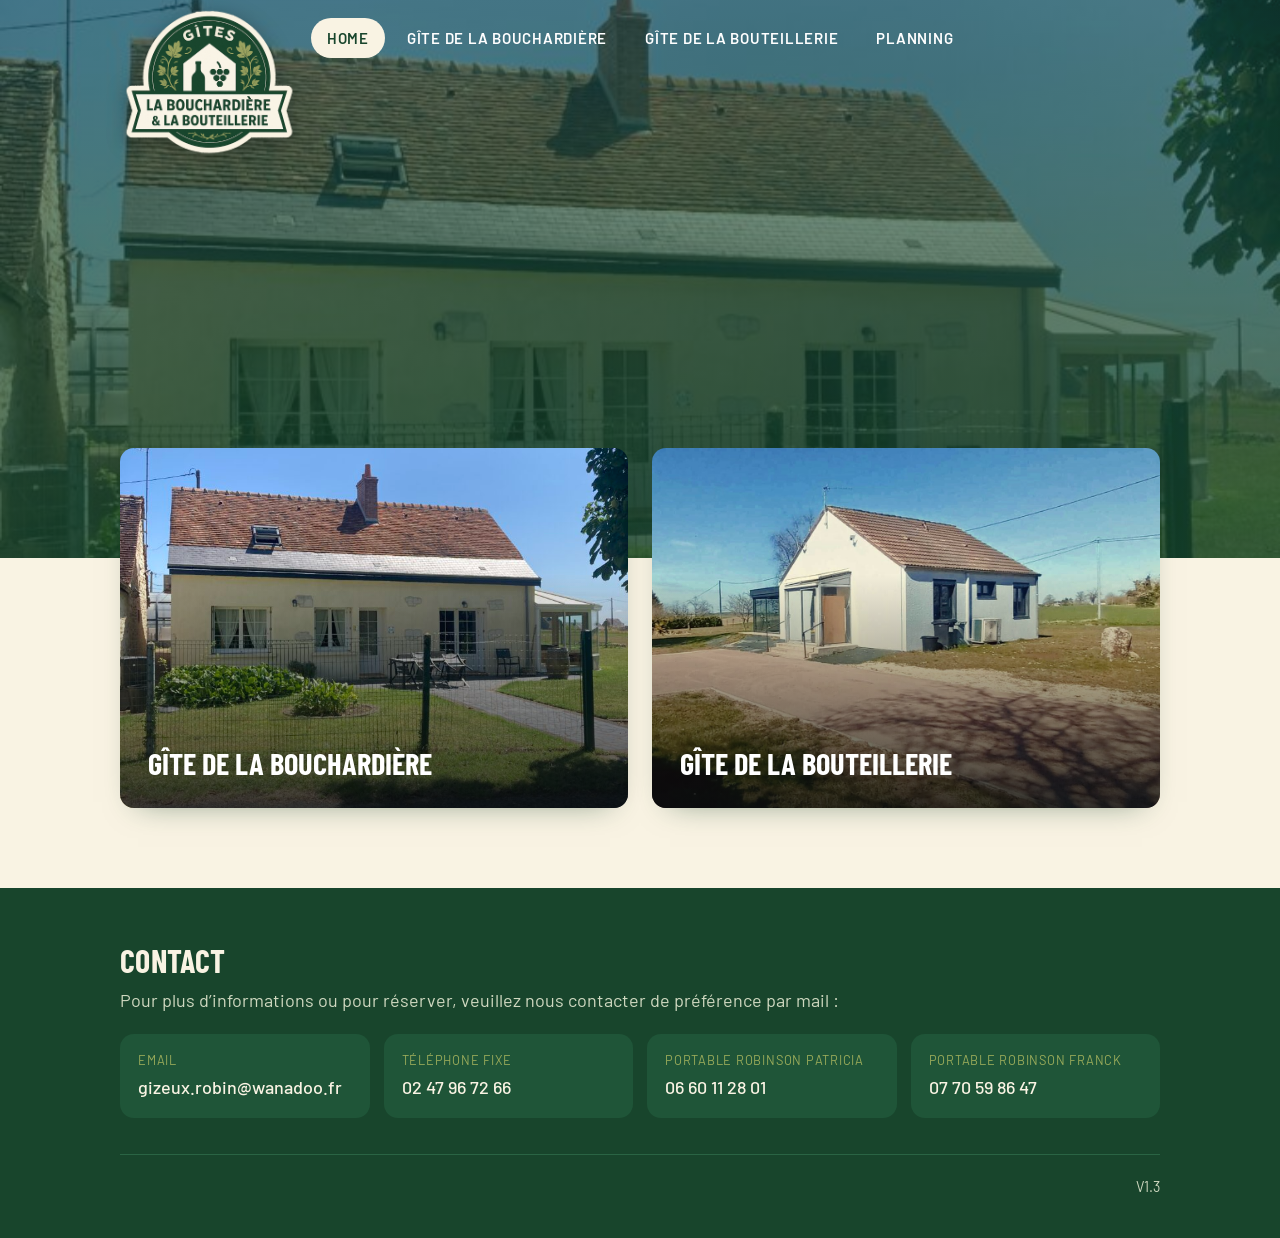
==== index.html @ 1754db40 "Planning: photo de rappel au-dessus de chaque planning (V1.3) Co-Authored-By: Claude Sonnet 5.5 <nor" ====
<!DOCTYPE html>
<html lang="fr"><head><meta charset="utf-8"><meta name="viewport" content="width=device-width,initial-scale=1">
<title>Gîte Robinson – Un gîte pour des vacances</title><meta name="description" content="Gîte Robinson – Un gîte pour des vacances">
<link rel="preconnect" href="https://fonts.googleapis.com"><link rel="preconnect" href="https://fonts.gstatic.com" crossorigin>
<link href="https://fonts.googleapis.com/css2?family=Barlow+Condensed:wght@600;700&family=Barlow:wght@400;500;600&display=swap" rel="stylesheet">
<link rel="stylesheet" href="assets/style.css"></head><body class="home">
<nav class="nav" aria-label="Navigation principale"><div class="wrap"><a class="brand" href="index.html" aria-label="Accueil"><img src="assets/logo-contour.png" alt="Gîtes La Bouchardière &amp; La Bouteillerie"></a><button class="burger" type="button" aria-label="Menu" aria-expanded="false" aria-controls="menu"><span></span><span></span><span></span></button><div class="links" id="menu"><a href="index.html" aria-current="page">Home</a><a href="bouchardiere.html">Gîte de la Bouchardière</a><a href="bouteillerie.html">Gîte de la Bouteillerie</a><a href="planning.html">Planning</a></div></div></nav>

<header class="home-hero" role="img" aria-label="Gîte de la Bouchardière"></header>
<main class="wrap"><div class="cards">
<a class="card" href="bouchardiere.html" style="background-image:url(assets/bouchardiere.jpg)"><span>Gîte de la Bouchardière</span></a>
<a class="card" href="bouteillerie.html" style="background-image:url(assets/bouteillerie.jpg)"><span>Gîte de la Bouteillerie</span></a>
</div></main><footer><div class="wrap"><h3>Contact</h3>
<p>Pour plus d’informations ou pour réserver, veuillez nous contacter de préférence par mail :</p>
<ul class="contact">
<li><small>Email</small><a href="mailto:gizeux.robin@wanadoo.fr">gizeux.robin@wanadoo.fr</a></li>
<li><small>Téléphone fixe</small><a href="tel:0247967266">02 47 96 72 66</a></li>
<li><small>Portable Robinson Patricia</small><a href="tel:0660112801">06 60 11 28 01</a></li>
<li><small>Portable Robinson Franck</small><a href="tel:0770598647">07 70 59 86 47</a></li>
</ul>
<div class="legal"><span>V1.3</span></div></div></footer><script src="assets/main.js" defer></script></body></html>
---- assets/style.css ----
:root{--bg:#f9f3e3;--surface:#fffaf0;--ink:#18452c;--muted:#4f6b57;--accent:#18452c;--accent-ink:#f9f3e3;--olive:#9aab5a;--line:#e2d9bd;--radius:14px;--shadow:0 12px 30px -18px rgba(24,69,44,.55)}
*{box-sizing:border-box}
html{scroll-behavior:smooth}
body{margin:0;background:var(--bg);color:var(--ink);font:18px/1.6 'Barlow',system-ui,sans-serif;-webkit-font-smoothing:antialiased}
h1,h2,h3{font-family:'Barlow Condensed','Barlow',sans-serif;font-weight:700;text-transform:uppercase;line-height:1.05;letter-spacing:.01em;margin:0}
a{color:inherit}
.wrap{max-width:1080px;margin:0 auto;padding:0 20px}
/* nav */
.nav{position:sticky;top:0;z-index:10;background:color-mix(in srgb,var(--bg) 82%,transparent);backdrop-filter:blur(14px);border-bottom:1px solid var(--line)}
.nav .wrap{display:flex;gap:6px;align-items:center;justify-content:center;flex-wrap:wrap;padding-top:10px;padding-bottom:10px}
.nav a{text-decoration:none;font-size:15px;font-weight:600;text-transform:uppercase;letter-spacing:.05em;padding:8px 16px;border-radius:999px;color:var(--muted);transition:.2s}
.nav a:hover{color:var(--ink);background:var(--line)}
.nav a[aria-current=page]{background:var(--accent);color:var(--accent-ink)}
/* hero */
.hero{position:relative;min-height:62vh;display:grid;place-items:center;text-align:center;color:#fff;background:#3a4650 center/cover;isolation:isolate}
.hero::before{content:"";position:absolute;inset:0;background:linear-gradient(180deg,rgba(20,26,30,.35),rgba(20,26,30,.65));z-index:-1}
.hero h1{font-size:clamp(2.2rem,6vw,4.2rem);max-width:16ch;margin:0 auto;padding:0 20px;text-wrap:balance}
.hero hr{width:64px;border:0;border-top:2px solid rgba(255,255,255,.7);margin:24px auto 0}
/* page title */
.title{padding:64px 0 8px}
.title h1{font-size:clamp(2.4rem,6vw,4rem)}
.title hr{width:56px;border:0;border-top:4px solid var(--olive);margin:20px 0 0;border-radius:2px}
/* gite card */
.gite{display:grid;grid-template-columns:1fr 1fr;gap:48px;align-items:center;margin:40px 0}
.gite.rev .photo{order:2}
.photo img{width:100%;display:block;border-radius:var(--radius);box-shadow:var(--shadow);aspect-ratio:4/3;object-fit:cover}
.gite.tall .photo img{aspect-ratio:3/4;max-height:620px}
.text p{margin:0 0 14px}
.text p.lead{font-size:1.1rem}
.text p.note{color:var(--muted);font-size:.92rem;margin-top:20px}
.features{list-style:none;padding:0;margin:20px 0}
.features li{padding:11px 0 11px 30px;border-bottom:1px solid var(--line);position:relative}
.features li::before{content:"";position:absolute;left:2px;top:17px;width:14px;height:14px;border-radius:0 80% 0 80%;background:var(--olive)}
.actions{display:flex;flex-wrap:wrap;gap:12px;justify-content:center;margin:12px 0 80px}
.btn{display:inline-block;text-decoration:none;font-weight:700;text-transform:uppercase;letter-spacing:.05em;font-size:16px;padding:13px 26px;border-radius:999px;border:1.5px solid var(--accent);color:var(--accent);transition:.2s}
.btn:hover{transform:translateY(-2px)}
.btn.primary,.btn:hover{background:var(--accent);color:var(--accent-ink)}
/* home cards */
.cards{display:grid;grid-template-columns:repeat(auto-fit,minmax(280px,1fr));gap:24px;margin:56px 0 80px}
.card{position:relative;display:flex;align-items:flex-end;min-height:360px;border-radius:var(--radius);overflow:hidden;text-decoration:none;color:#fff;background:center/cover;box-shadow:var(--shadow);transition:transform .3s}
.card:hover{transform:translateY(-4px)}
.card::before{content:"";position:absolute;inset:0;background:linear-gradient(180deg,transparent 35%,rgba(10,14,16,.8))}
.card span{position:relative;padding:28px;font:700 1.9rem/1.1 'Barlow Condensed',sans-serif;text-transform:uppercase}
/* planning */
.plan{background:var(--surface);border:1px solid var(--line);border-radius:var(--radius);padding:20px;margin:24px 0;box-shadow:var(--shadow);overflow-x:auto}
.plan iframe{display:block;border:0;max-width:100%;margin:0 auto;border-radius:8px;background:#fff}
.plan+.plan{margin-top:-4px}
h2.sec{font-size:2rem;margin:48px 0 8px}
.linkcards{display:grid;grid-template-columns:repeat(auto-fit,minmax(260px,1fr));gap:16px;margin:40px 0 80px}
.linkcards .btn{text-align:center;padding:22px}
/* footer */
footer{background:var(--ink);color:var(--bg);border:0;padding:56px 0 40px}
footer h3{font-size:2rem;margin-bottom:8px}
footer p{color:#cfd8c0;margin:0 0 20px}
.contact{display:grid;grid-template-columns:repeat(auto-fit,minmax(220px,1fr));gap:14px;list-style:none;padding:0;margin:0}
.contact li{background:#1f5538;border:0;border-radius:14px;padding:16px 18px}
.contact small{display:block;color:var(--olive);font-size:.8rem;text-transform:uppercase;letter-spacing:.06em;margin-bottom:2px}
.contact a{text-decoration:none;font-weight:500;word-break:break-word}
.contact a:hover{color:var(--olive);text-decoration:underline}
@media(max-width:780px){.gite{grid-template-columns:1fr;gap:24px}.gite.rev .photo{order:0}.title{padding-top:40px}.hero{min-height:52vh}}
@media(prefers-reduced-motion:reduce){*{transition:none!important}html{scroll-behavior:auto}}

.plan{background:#fff}

/* accueil : photo plein écran + logo contouré */
.home-hero{position:relative;min-height:82vh;display:grid;place-items:center end;padding:110px max(20px,calc((100% - 1040px)/2)) 150px;background:linear-gradient(rgba(24,69,44,.55),rgba(24,69,44,.78)),url(bouchardiere.jpg) center 40%/cover}
.home-hero img{width:min(560px,92%);height:auto;display:block;filter:drop-shadow(0 24px 30px rgba(0,0,0,.45))}
.home .nav{position:absolute;left:0;right:0;background:transparent;border:0;backdrop-filter:none}
.home .nav a{color:#fff}.home .nav a:hover{background:rgba(255,255,255,.18);color:#fff}
.home .nav a[aria-current=page]{background:var(--bg);color:var(--ink)}
.home .cards{margin-top:-110px;position:relative;z-index:2}
@media(max-width:780px){.home-hero{place-items:center;padding-top:130px;min-height:70vh}}

.video{aspect-ratio:16/9;max-width:900px;margin:0 auto 80px;border-radius:var(--radius);overflow:hidden;box-shadow:var(--shadow);background:#000}
.video iframe{width:100%;height:100%;border:0;display:block}

/* ---------- Animations ---------- */
@keyframes rise{from{opacity:0;transform:translateY(24px)}to{opacity:1;transform:none}}
@keyframes pop{from{opacity:0;transform:scale(.88) rotate(-2deg)}to{opacity:1;transform:none}}
@keyframes drift{from{transform:scale(1.08)}to{transform:scale(1)}}
@keyframes bob{0%,100%{transform:translateY(0)}50%{transform:translateY(-6px)}}
.nav{animation:rise .6s both}
.home-hero img{animation:pop .9s cubic-bezier(.2,.8,.2,1) .15s both}
.home-hero{animation:drift 2.4s ease-out both}
.home-hero img{will-change:transform}
.js .rv{opacity:0;transform:translateY(28px);transition:opacity .7s ease,transform .7s cubic-bezier(.2,.8,.2,1)}
.js .rv.in{opacity:1;transform:none}
.js .card.rv{transition:opacity .7s ease,transform .7s cubic-bezier(.2,.8,.2,1),box-shadow .3s}
.js .card.rv.in:hover{transform:translateY(-6px)}
.card{background-size:cover;background-repeat:no-repeat;transition:transform .3s}
.card span{transition:transform .3s}.card:hover span{transform:translateX(6px)}
.photo img{transition:transform .6s}.photo:hover img{transform:scale(1.02)}
.btn{transition:transform .2s,background .2s,color .2s,box-shadow .2s}
.btn:hover{box-shadow:0 10px 20px -10px rgba(24,69,44,.6)}
.btn:active{transform:translateY(0) scale(.98)}
.nav a{position:relative}
.features li{transition:padding-left .25s}.features li:hover{padding-left:36px}
.title hr{transform-origin:left;animation:grow .8s .3s both}
@keyframes grow{from{transform:scaleX(0)}to{transform:none}}
.contact li{transition:transform .25s,background .25s}.contact li:hover{transform:translateY(-3px);background:#2a6444}
@media(prefers-reduced-motion:reduce){*,*::before,*::after{animation:none!important;transition:none!important}.js .rv{opacity:1;transform:none}}

/* ---------- Version ---------- */
.legal{margin-top:36px;padding-top:20px;border-top:1px solid #2a6444;text-align:right;font-size:.9rem;color:#cfd8c0}

/* ---------- Transitions entre les pages ---------- */
@view-transition{navigation:auto}
@keyframes page-out{to{opacity:0;transform:translateX(-40px)}}
@keyframes page-in{from{opacity:0;transform:translateX(40px)}}
::view-transition-old(root){animation:.28s ease-in both page-out}
::view-transition-new(root){animation:.4s ease-out .05s both page-in}
.nav{view-transition-name:nav}
::view-transition-group(nav){animation-duration:.3s}
::view-transition-old(nav),::view-transition-new(nav){animation:none;mix-blend-mode:normal}
@media(prefers-reduced-motion:reduce){::view-transition-group(*),::view-transition-old(*),::view-transition-new(*){animation:none!important}}

/* ---------- Logo en haut à gauche (grand en haut de page, réduit au défilement) ---------- */
.nav .wrap{position:relative;min-height:76px}
.nav .brand{position:absolute;left:20px;top:8px;padding:0!important;background:none!important;line-height:0;z-index:2;transition:transform .3s}
.nav .brand:hover{transform:scale(1.04)}
.nav .brand img{height:150px;width:auto;display:block;filter:drop-shadow(0 4px 10px rgba(0,0,0,.3));transition:height .35s cubic-bezier(.2,.8,.2,1)}
.nav.scrolled .brand img{height:60px}
.title{padding-top:120px}
.home-hero{min-height:62vh;padding:0}
.links{display:contents}
.burger{display:none}
html{-webkit-text-size-adjust:100%}
a,button{-webkit-tap-highlight-color:transparent}
@media(max-width:900px){
  /* barre compacte : logo à gauche, bouton menu à droite */
  .nav .wrap{flex-direction:row;justify-content:space-between;align-items:center;min-height:64px;padding:6px 16px;gap:0}
  .nav .brand{position:static;margin:0}
  .nav .brand img{height:52px}
  .nav.scrolled .brand img{height:40px}
  .burger{display:flex;flex-direction:column;justify-content:center;align-items:center;gap:5px;width:48px;height:48px;padding:0;border:0;background:none;cursor:pointer;border-radius:12px}
  .burger span{display:block;width:26px;height:2.5px;background:var(--ink);border-radius:2px;transition:transform .25s,opacity .2s}
  .nav.open .burger span:nth-child(1){transform:translateY(7.5px) rotate(45deg)}
  .nav.open .burger span:nth-child(2){opacity:0}
  .nav.open .burger span:nth-child(3){transform:translateY(-7.5px) rotate(-45deg)}
  .links{display:none;position:absolute;left:0;right:0;top:100%;flex-direction:column;gap:4px;padding:8px 16px 16px;background:var(--bg);border-bottom:1px solid var(--line);box-shadow:0 24px 30px -22px rgba(24,69,44,.6)}
  .nav.open .links{display:flex;animation:rise .25s both}
  .links a{display:block;padding:14px 16px;font-size:17px;border-radius:12px;color:var(--ink)}
  /* accueil : même barre que les autres pages */
  .home .nav{position:sticky;background:color-mix(in srgb,var(--bg) 88%,transparent);backdrop-filter:blur(14px);border-bottom:1px solid var(--line)}
  .home .nav .links a{color:var(--ink)}
  .home .nav .links a:hover{background:var(--line);color:var(--ink)}
  .home .nav .links a[aria-current=page]{background:var(--accent);color:var(--accent-ink)}
  .home-hero{min-height:240px}
  .home .cards{margin-top:-40px;gap:18px}
  .title{padding-top:32px}
  .title h1{font-size:2.3rem}
  .card{min-height:260px}
  .gite{margin:24px 0;gap:20px}
  .gite+.gite{margin-top:44px}
  .actions{flex-direction:column;align-items:stretch;gap:10px;margin-bottom:56px}
  .actions .btn{text-align:center;padding:15px 20px}
  .actions.left{margin-bottom:0}
  .features li{padding-top:13px;padding-bottom:13px}
  .features li:hover{padding-left:30px}
  .plan{padding:12px;-webkit-overflow-scrolling:touch}
  .contact li{padding:16px}
  .video{margin-bottom:48px;border-radius:12px}
  footer{padding:40px 0 32px}
  .legal{margin-top:28px}
}
@supports(padding:max(0px)){@media(max-width:900px){.nav .wrap{padding-left:max(16px,env(safe-area-inset-left));padding-right:max(16px,env(safe-area-inset-right))}}}
@media(prefers-reduced-motion:reduce){.nav .brand img{transition:none}}

/* Bouteillerie : maison / studio */
.text h2.sec{margin:0 0 14px;font-size:2.2rem}
.gite+.gite{margin-top:72px}
.actions.left{justify-content:flex-start;margin:8px 0 0}
h2.sec{scroll-margin-top:110px}

/* ---------- Plannings : photo de rappel ---------- */
.plancards{display:grid;grid-template-columns:repeat(auto-fit,minmax(260px,1fr));gap:24px;margin:40px 0 80px}
.pcard{display:block;text-decoration:none;color:var(--ink);background:var(--surface);border:1px solid var(--line);border-radius:var(--radius);overflow:hidden;box-shadow:var(--shadow);transition:transform .3s,box-shadow .3s}
.pcard:hover{transform:translateY(-4px)}
.pcard img{width:100%;aspect-ratio:16/10;object-fit:cover;display:block}
.pcard span{display:block;padding:16px 18px 18px;font:700 1.25rem/1.15 'Barlow Condensed',sans-serif;text-transform:uppercase;letter-spacing:.02em}
.plan-head{display:flex;align-items:center;gap:16px;margin:40px 0 8px;scroll-margin-top:110px}
.plan-head img{width:104px;height:72px;object-fit:cover;border-radius:12px;box-shadow:var(--shadow);flex:none}
.plan-head h2.sec{margin:0}
@media(max-width:900px){.plancards{margin:28px 0 56px;gap:18px}.plan-head{margin-top:28px;gap:12px}.plan-head img{width:84px;height:58px}}
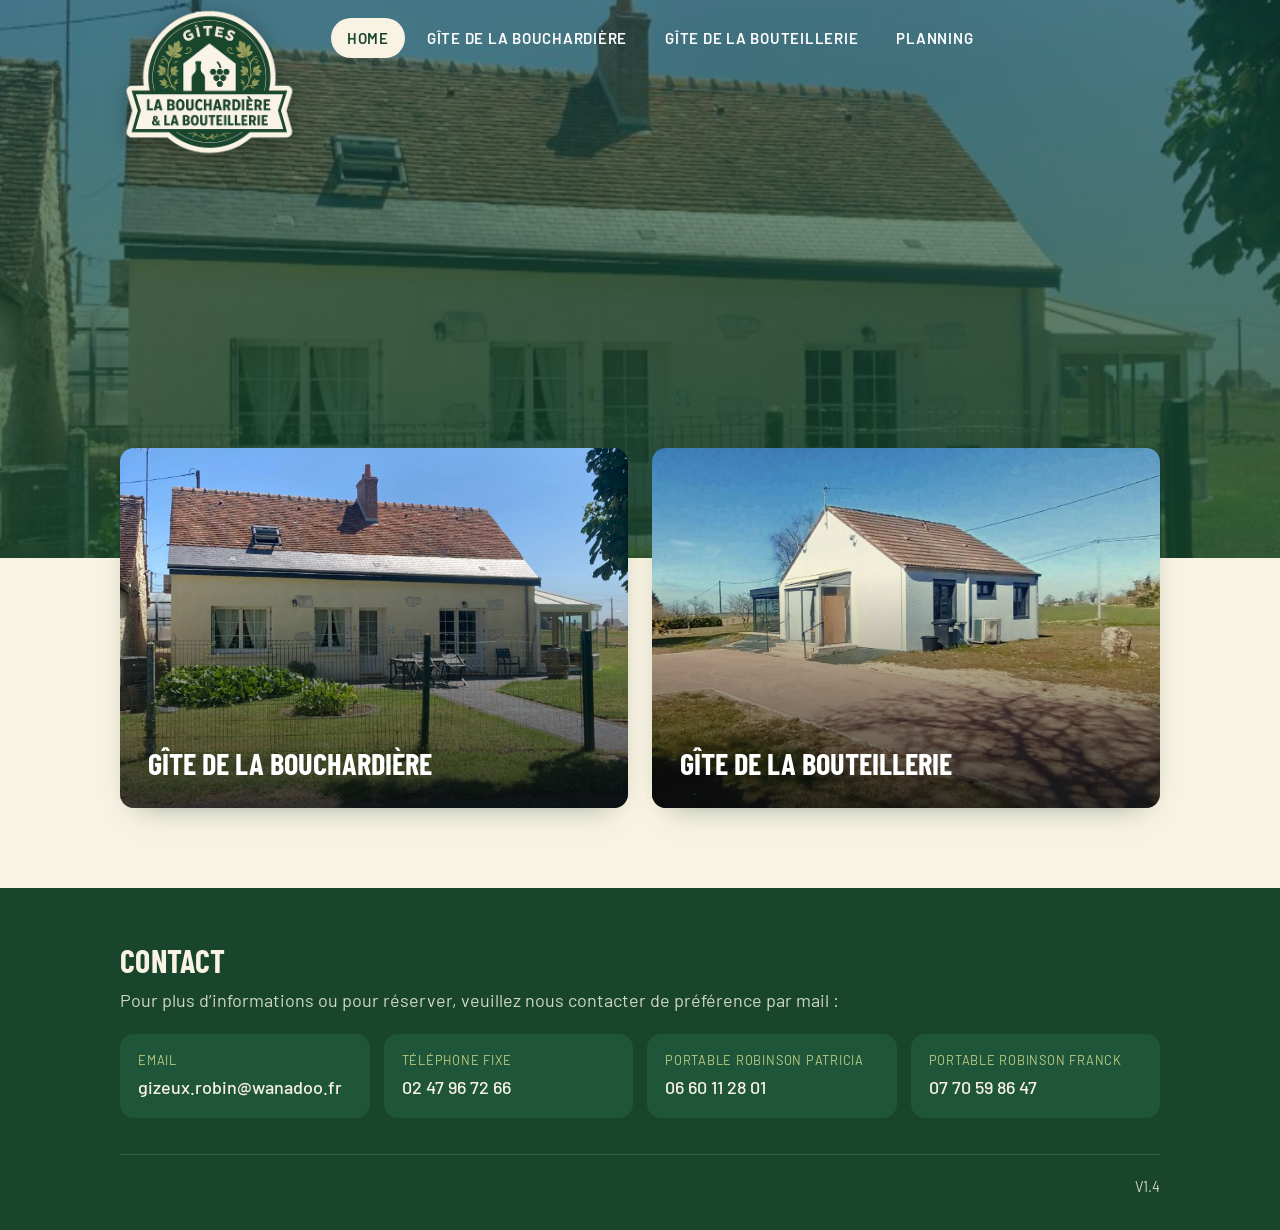
==== commit a016ae74: "Corrige les bugs d'interface (V1.4): débordement accueil, chevauchement logo/menu, menu accueil au d" ====
--- a/index.html
+++ b/index.html
@@ -18,4 +18,4 @@
 <li><small>Portable Robinson Patricia</small><a href="tel:0660112801">06 60 11 28 01</a></li>
 <li><small>Portable Robinson Franck</small><a href="tel:0770598647">07 70 59 86 47</a></li>
 </ul>
-<div class="legal"><span>V1.3</span></div></div></footer><script src="assets/main.js" defer></script></body></html>+<div class="legal"><span>V1.4</span></div></div></footer><script src="assets/main.js" defer></script></body></html>
--- a/assets/style.css
+++ b/assets/style.css
@@ -123,10 +123,12 @@
 .title{padding-top:120px}
 .home-hero{min-height:62vh;padding:0}
 .links{display:contents}
+.links a:first-child{margin-left:40px}
 .burger{display:none}
 html{-webkit-text-size-adjust:100%}
+html,body{overflow-x:clip}
 a,button{-webkit-tap-highlight-color:transparent}
-@media(max-width:900px){
+@media(max-width:1100px){
   /* barre compacte : logo à gauche, bouton menu à droite */
   .nav .wrap{flex-direction:row;justify-content:space-between;align-items:center;min-height:64px;padding:6px 16px;gap:0}
   .nav .brand{position:static;margin:0}
@@ -139,12 +141,15 @@
   .nav.open .burger span:nth-child(3){transform:translateY(-7.5px) rotate(-45deg)}
   .links{display:none;position:absolute;left:0;right:0;top:100%;flex-direction:column;gap:4px;padding:8px 16px 16px;background:var(--bg);border-bottom:1px solid var(--line);box-shadow:0 24px 30px -22px rgba(24,69,44,.6)}
   .nav.open .links{display:flex;animation:rise .25s both}
-  .links a{display:block;padding:14px 16px;font-size:17px;border-radius:12px;color:var(--ink)}
+  .links a,.links a:first-child{display:block;margin-left:0;padding:14px 16px;font-size:17px;border-radius:12px;color:var(--ink)}
   /* accueil : même barre que les autres pages */
   .home .nav{position:sticky;background:color-mix(in srgb,var(--bg) 88%,transparent);backdrop-filter:blur(14px);border-bottom:1px solid var(--line)}
   .home .nav .links a{color:var(--ink)}
   .home .nav .links a:hover{background:var(--line);color:var(--ink)}
   .home .nav .links a[aria-current=page]{background:var(--accent);color:var(--accent-ink)}
+  .title{padding-top:40px}
+}
+@media(max-width:900px){
   .home-hero{min-height:240px}
   .home .cards{margin-top:-40px;gap:18px}
   .title{padding-top:32px}
@@ -162,8 +167,9 @@
   .video{margin-bottom:48px;border-radius:12px}
   footer{padding:40px 0 32px}
   .legal{margin-top:28px}
+
 }
-@supports(padding:max(0px)){@media(max-width:900px){.nav .wrap{padding-left:max(16px,env(safe-area-inset-left));padding-right:max(16px,env(safe-area-inset-right))}}}
+@supports(padding:max(0px)){@media(max-width:1100px){.nav .wrap{padding-left:max(16px,env(safe-area-inset-left));padding-right:max(16px,env(safe-area-inset-right))}}}
 @media(prefers-reduced-motion:reduce){.nav .brand img{transition:none}}
 
 /* Bouteillerie : maison / studio */
@@ -182,3 +188,22 @@
 .plan-head img{width:104px;height:72px;object-fit:cover;border-radius:12px;box-shadow:var(--shadow);flex:none}
 .plan-head h2.sec{margin:0}
 @media(max-width:900px){.plancards{margin:28px 0 56px;gap:18px}.plan-head{margin-top:28px;gap:12px}.plan-head img{width:84px;height:58px}}
+
+/* ---------- Correctifs d'interface ---------- */
+/* Accueil (ordinateur) : le menu reste accessible au défilement */
+@media(min-width:1101px){
+  .home .nav{position:fixed;transition:background .3s,border-color .3s}
+  .home .nav.scrolled{background:color-mix(in srgb,var(--bg) 88%,transparent);backdrop-filter:blur(14px);border-bottom:1px solid var(--line)}
+  .home .nav.scrolled .links a{color:var(--muted)}
+  .home .nav.scrolled .links a:hover{background:var(--line);color:var(--ink)}
+  .home .nav.scrolled .links a[aria-current=page]{background:var(--accent);color:var(--accent-ink)}
+}
+/* Repère de focus visible au clavier */
+a:focus-visible,button:focus-visible{outline:3px solid var(--olive);outline-offset:3px}
+.nav a:focus-visible,.burger:focus-visible{outline-color:var(--accent)}
+footer a:focus-visible{outline-color:var(--olive)}
+/* Contraste des libellés du pied de page */
+.contact small{color:#bccd84}
+/* Encoche / barre d'accueil des téléphones */
+footer{padding-bottom:max(32px,env(safe-area-inset-bottom))}
+@media(max-width:1100px){html.menu-open body::after{content:"";position:fixed;inset:0;z-index:5;background:rgba(24,69,44,.28)}}
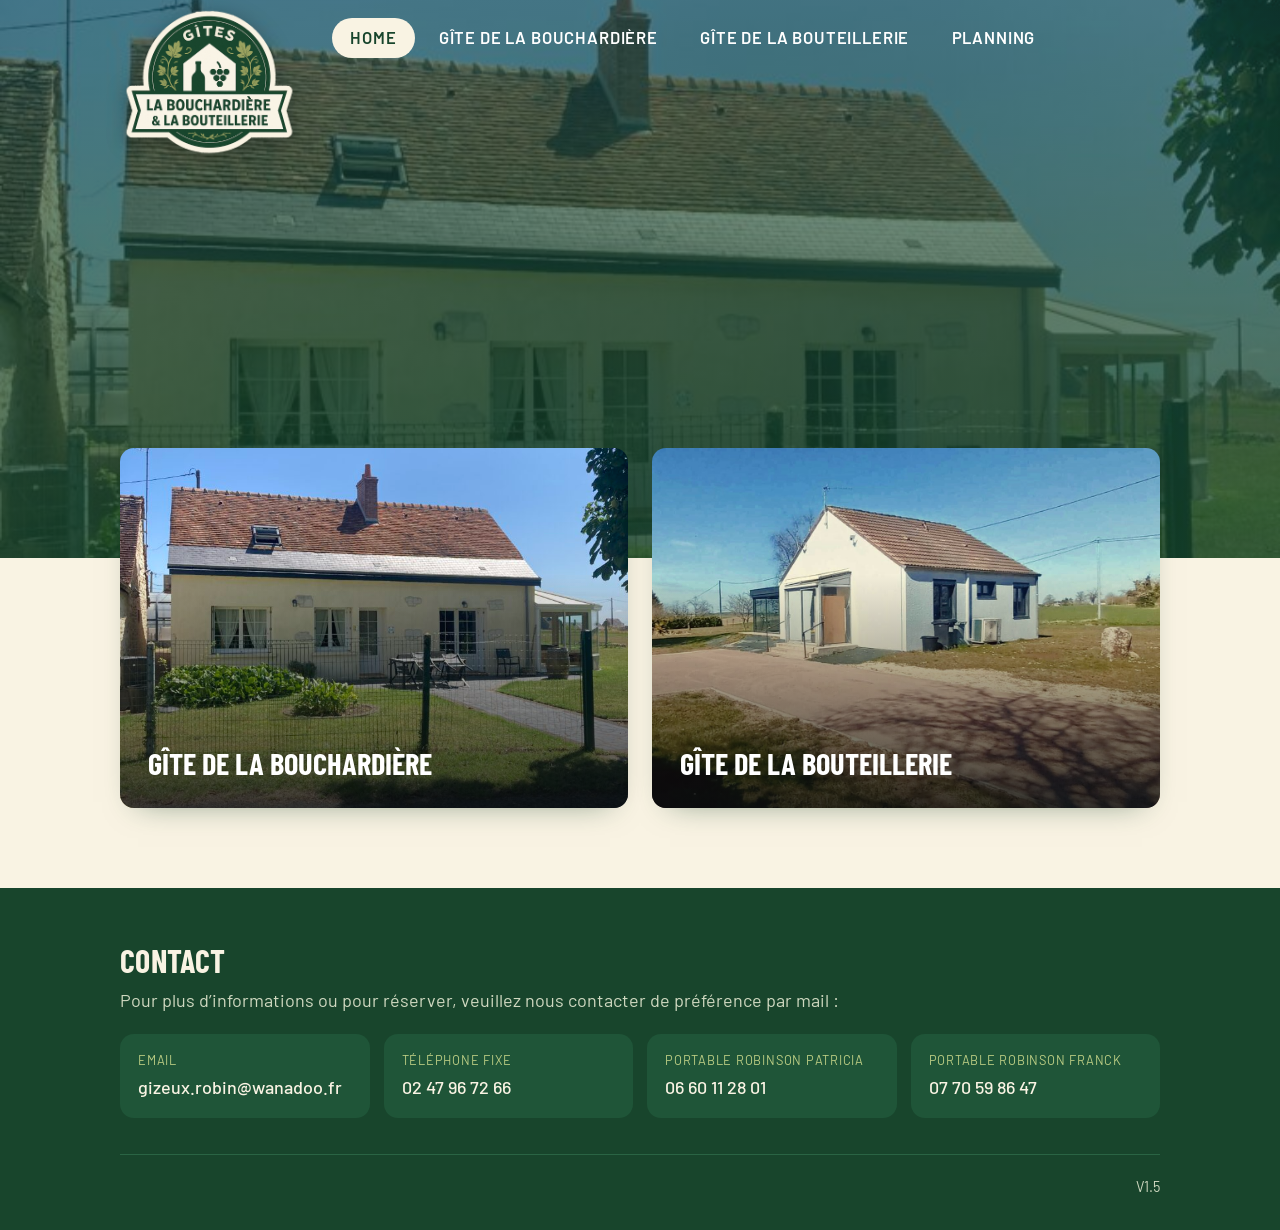
==== commit ddcc4945: "Menu fluide: police et boutons grandissent avec la largeur d'écran, hauteur du bandeau inchangée (V1" ====
--- a/index.html
+++ b/index.html
@@ -18,4 +18,4 @@
 <li><small>Portable Robinson Patricia</small><a href="tel:0660112801">06 60 11 28 01</a></li>
 <li><small>Portable Robinson Franck</small><a href="tel:0770598647">07 70 59 86 47</a></li>
 </ul>
-<div class="legal"><span>V1.4</span></div></div></footer><script src="assets/main.js" defer></script></body></html>+<div class="legal"><span>V1.5</span></div></div></footer><script src="assets/main.js" defer></script></body></html>
--- a/assets/style.css
+++ b/assets/style.css
@@ -207,3 +207,17 @@
 /* Encoche / barre d'accueil des téléphones */
 footer{padding-bottom:max(32px,env(safe-area-inset-bottom))}
 @media(max-width:1100px){html.menu-open body::after{content:"";position:fixed;inset:0;z-index:5;background:rgba(24,69,44,.28)}}
+
+/* ---------- Menu fluide (ordinateur) : la police et les boutons grandissent avec la largeur ---------- */
+@media(min-width:1101px){
+  /* hauteur du bandeau verrouillée : 76 px quelle que soit la taille des boutons */
+  .nav .wrap{height:76px;min-height:76px;padding-top:0;padding-bottom:0;flex-wrap:nowrap;justify-content:flex-start;box-sizing:border-box;
+    max-width:clamp(1080px,calc(1080px + (100vw - 1280px) * .5),1500px)}
+  /* le logo reste aligné sur la colonne de contenu */
+  .nav .brand{left:calc((100% - 1080px) / 2 + 20px)}
+  .links a{font-size:clamp(15px,calc(15px + (100vw - 1100px) * .0085),22px);line-height:1.2;padding:.62em 1.1em;white-space:nowrap}
+  /* place réservée au logo (marge 20 + largeur 178 + respiration 34) */
+  .links a:first-child{margin-left:calc((100% - 1080px) / 2 + 232px)}
+}
+/* Tablette / téléphone : le menu déroulant grandit un peu aussi */
+@media(max-width:1100px){.links a,.links a:first-child{font-size:clamp(17px,1.6vw + 7px,22px)}}
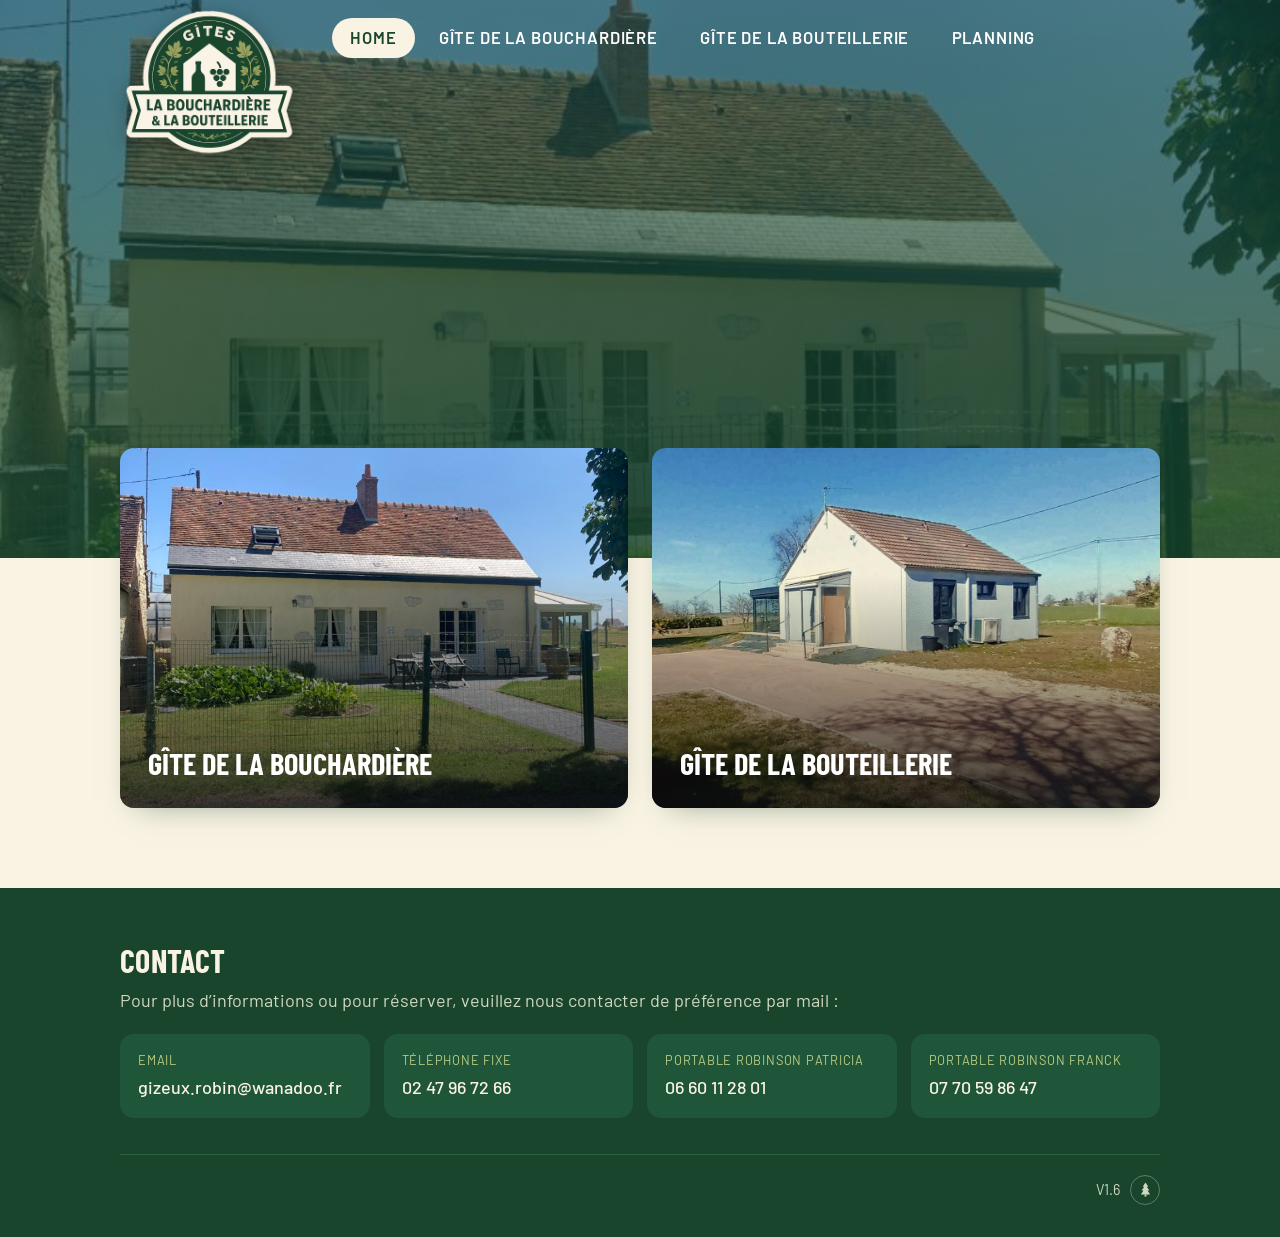
==== commit e5aa0795: "Thème de Noël activable à la main (bouton à côté du numéro de version), d'après la charte graphique " ====
--- a/index.html
+++ b/index.html
@@ -3,7 +3,7 @@
 <title>Gîte Robinson – Un gîte pour des vacances</title><meta name="description" content="Gîte Robinson – Un gîte pour des vacances">
 <link rel="preconnect" href="https://fonts.googleapis.com"><link rel="preconnect" href="https://fonts.gstatic.com" crossorigin>
 <link href="https://fonts.googleapis.com/css2?family=Barlow+Condensed:wght@600;700&family=Barlow:wght@400;500;600&display=swap" rel="stylesheet">
-<link rel="stylesheet" href="assets/style.css"></head><body class="home">
+<link rel="stylesheet" href="assets/style.css"><link rel="stylesheet" href="assets/noel.css"><script>try{if(localStorage.getItem("gite-theme")==="noel")document.documentElement.classList.add("noel")}catch(e){}</script></head><body class="home">
 <nav class="nav" aria-label="Navigation principale"><div class="wrap"><a class="brand" href="index.html" aria-label="Accueil"><img src="assets/logo-contour.png" alt="Gîtes La Bouchardière &amp; La Bouteillerie"></a><button class="burger" type="button" aria-label="Menu" aria-expanded="false" aria-controls="menu"><span></span><span></span><span></span></button><div class="links" id="menu"><a href="index.html" aria-current="page">Home</a><a href="bouchardiere.html">Gîte de la Bouchardière</a><a href="bouteillerie.html">Gîte de la Bouteillerie</a><a href="planning.html">Planning</a></div></div></nav>
 
 <header class="home-hero" role="img" aria-label="Gîte de la Bouchardière"></header>
@@ -18,4 +18,4 @@
 <li><small>Portable Robinson Patricia</small><a href="tel:0660112801">06 60 11 28 01</a></li>
 <li><small>Portable Robinson Franck</small><a href="tel:0770598647">07 70 59 86 47</a></li>
 </ul>
-<div class="legal"><span>V1.5</span></div></div></footer><script src="assets/main.js" defer></script></body></html>+<div class="legal"><span>V1.6</span><button class="noel-btn" type="button" aria-pressed="false" aria-label="Activer le thème de Noël" title="Activer le thème de Noël"><svg viewBox="0 0 24 24" fill="currentColor" aria-hidden="true"><path d="M12 2l4 6h-2.2l3.7 5.5h-2.6L18.5 19h-13l3.6-5.5H6.5L10.2 8H8z"/><rect x="10.6" y="19" width="2.8" height="3" rx=".5"/></svg></button></div></div></footer><script src="assets/main.js" defer></script><script src="assets/noel.js" defer></script></body></html>
--- a/assets/noel.css
+++ b/assets/noel.css
@@ -0,0 +1,130 @@
+/* =====================================================================
+   Thème de Noël — d'après la charte graphique « Thème Noël » (C02)
+   Actif uniquement quand <html> porte la classe .noel
+   Nuit (fonds) · sapin (surfaces) · rouge Noël (actions) · or (détails) · crème (texte)
+   ===================================================================== */
+
+/* ---------- Bouton d'activation (à côté du numéro de version) ---------- */
+.legal{display:flex;justify-content:flex-end;align-items:center;gap:10px}
+.noel-btn{display:inline-flex;align-items:center;justify-content:center;width:30px;height:30px;padding:0;border-radius:50%;
+  border:1px solid rgba(249,243,227,.32);background:transparent;color:#cfd8c0;cursor:pointer;transition:color .25s,border-color .25s,box-shadow .25s,background .25s}
+.noel-btn svg{width:17px;height:17px;display:block}
+.noel-btn:hover{color:#fff;border-color:rgba(249,243,227,.7)}
+.noel-btn[aria-pressed=true]{color:#ffd54f;border-color:rgba(255,213,79,.8);background:rgba(255,213,79,.12);box-shadow:0 0 12px rgba(255,213,79,.45)}
+
+/* ---------- Palette ---------- */
+html.noel{
+  --bg:#0a1b3d;--surface:rgba(20,66,48,.78);--ink:#fff8e1;--muted:rgba(255,248,225,.74);
+  --accent:#e53935;--accent-ink:#fff;--line:rgba(255,213,79,.24);--olive:#ffd54f;
+  --radius:18px;--shadow:0 8px 16px rgba(0,0,0,.45);
+  --or:#ffd54f;--rouge:#e53935;--nuit:#0a1b3d;--sapin:#0b3b2a;
+  background:#0a1b3d;color-scheme:dark;
+}
+html.noel body{background:transparent;color:var(--ink);font-family:'Inter',system-ui,sans-serif;font-size:16.5px;line-height:1.6;padding-top:34px}
+
+/* ---------- Fond du ciel : dégradé nuit → sarcelle → sapin, lueurs, étoiles fixes, lune ---------- */
+html.noel body::before{content:"";position:fixed;inset:0;z-index:-1;pointer-events:none;
+  background:
+   radial-gradient(circle at 86% 21%,#fffbe6 0 13px,rgba(255,251,230,.38) 14px,rgba(255,251,230,.1) 40px,transparent 78px),
+   radial-gradient(1.5px 1.5px at 12% 18%,#fff 98%,transparent),radial-gradient(1.2px 1.2px at 27% 9%,#fff 98%,transparent),
+   radial-gradient(1.8px 1.8px at 41% 26%,#fff 98%,transparent),radial-gradient(1.3px 1.3px at 58% 12%,#fff 98%,transparent),
+   radial-gradient(1.5px 1.5px at 69% 31%,#fff 98%,transparent),radial-gradient(1.2px 1.2px at 7% 39%,#fff 98%,transparent),
+   radial-gradient(1.6px 1.6px at 93% 44%,#fff 98%,transparent),radial-gradient(1.3px 1.3px at 49% 47%,#fff 98%,transparent),
+   radial-gradient(ellipse 60% 40% at 100% 0,rgba(229,57,53,.38),transparent 70%),
+   radial-gradient(ellipse 55% 45% at 0 40%,rgba(255,213,79,.12),transparent 70%),
+   linear-gradient(180deg,#0a1b3d 0%,#0b3144 48%,#0b3b2a 100%)}
+.noel-snow{position:fixed;inset:0;width:100vw;height:100vh;z-index:-1;pointer-events:none}
+.noel-sleigh{position:fixed;left:0;z-index:-1;pointer-events:none;filter:blur(1.3px);opacity:0;will-change:transform}
+
+/* ---------- Guirlande (en haut de page) ---------- */
+.noel-garland{position:absolute;top:0;left:0;right:0;height:34px;z-index:30;pointer-events:none;overflow:hidden}
+.noel-garland svg{position:absolute;inset:0}
+.noel-garland .b{position:absolute;width:7px;height:11px;margin-left:-3.5px;border-radius:50% 50% 45% 45%/60% 60% 40% 40%;background:var(--c);
+  box-shadow:0 0 5px 2px var(--c);animation:noel-tw 1.9s ease-in-out infinite}
+.noel-garland .b::before{content:"";position:absolute;left:1.5px;top:-3px;width:4px;height:3.5px;border-radius:1px;background:#2d5a3f}
+@keyframes noel-tw{0%,100%{opacity:1;box-shadow:0 0 5px 2px var(--c)}50%{opacity:.55;box-shadow:0 0 1px 0 var(--c)}}
+html.noel-still .noel-garland .b{animation:none;opacity:.9}
+
+/* ---------- Typographie : Playfair (titres) + Inter (texte) ---------- */
+html.noel h1,html.noel h2,html.noel h3{font-family:'Playfair Display',Georgia,serif;font-weight:600;text-transform:none;letter-spacing:-.5px;line-height:1.15}
+html.noel .title h1{color:#e53935;font-size:clamp(2.1rem,5vw,3.3rem)}
+html.noel .title hr{border-top-color:#ffd54f;width:64px;border-top-width:2px;opacity:.9}
+html.noel h2.sec,html.noel .text h2.sec{font-family:'Inter',sans-serif;font-weight:600;letter-spacing:0;color:#ffd54f;font-size:clamp(1.25rem,2vw,1.55rem)}
+html.noel .text p.lead{font-size:1.05rem}
+html.noel .text p.note{color:var(--muted)}
+html.noel footer h3{font-family:'Inter',sans-serif;font-weight:600;letter-spacing:0;color:#ffd54f;font-size:1.4rem}
+
+/* ---------- Barre de navigation : dégradé sapin, liseré or ---------- */
+html.noel .nav,html.noel body.home .nav.scrolled{background:linear-gradient(180deg,rgba(20,66,48,.78),rgba(10,38,28,.82));
+  border-bottom:1px solid rgba(255,213,79,.4);backdrop-filter:blur(14px)}
+html.noel .links a{color:var(--muted);font-family:'Inter',sans-serif;font-weight:600;text-transform:none;letter-spacing:.01em}
+html.noel .links a:hover{color:#fff;background:rgba(255,248,225,.12)}
+html.noel .nav a[aria-current=page],html.noel body.home .nav a[aria-current=page],html.noel body.home .nav.scrolled .links a[aria-current=page]{
+  color:#fff;background:linear-gradient(180deg,#ef5350,#b71c1c);box-shadow:inset 0 1px 0 rgba(255,255,255,.45),0 4px 12px rgba(198,40,40,.45)}
+html.noel .nav a:focus-visible,html.noel .burger:focus-visible,html.noel a:focus-visible,html.noel button:focus-visible{outline-color:#ffd54f}
+html.noel .burger span{background:#fff8e1}
+html.noel body.home .nav{background:transparent;border-bottom:0;backdrop-filter:none}
+html.noel body.home .links a{color:#fff8e1}
+html.noel body.home .nav.scrolled .links a{color:var(--muted)}
+/* le menu de l'accueil (fixe sur ordinateur) glisse sous la guirlande, puis remonte */
+@media(min-width:1101px){
+  html.noel body.home .nav{top:34px}
+  html.noel body.home .nav.scrolled{top:0}
+}
+@media(max-width:1100px){
+  html.noel body.home .nav{background:linear-gradient(180deg,rgba(20,66,48,.9),rgba(10,38,28,.92));border-bottom:1px solid rgba(255,213,79,.4)}
+  html.noel .links{background:#0a2a22;border-bottom:1px solid rgba(255,213,79,.4);box-shadow:0 24px 30px -22px rgba(0,0,0,.7)}
+  html.noel .links a,html.noel body.home .links a{color:#fff8e1}
+  html.noel .nav .brand{position:relative;left:0;top:0}
+}
+/* logo : bonnet de Père Noël */
+html.noel .nav .brand::after{content:"";position:absolute;top:-7%;right:-8%;width:46%;aspect-ratio:1;background:url(noel/hat.svg) center/contain no-repeat;transform:rotate(7deg);pointer-events:none;filter:drop-shadow(0 2px 3px rgba(0,0,0,.35))}
+
+/* ---------- Accueil ---------- */
+html.noel .home-hero{background:linear-gradient(rgba(10,27,61,.5),rgba(11,59,42,.82)),url(bouchardiere.jpg) center 40%/cover}
+html.noel .card{box-shadow:inset 0 0 0 1.5px rgba(255,213,79,.55),0 8px 16px rgba(0,0,0,.45)}
+html.noel .card::before{background:linear-gradient(180deg,transparent 35%,rgba(10,27,61,.88))}
+html.noel .card span{font:600 clamp(1.4rem,2.2vw,1.8rem)/1.15 'Playfair Display',Georgia,serif;text-transform:none;letter-spacing:-.4px;color:#fff8e1}
+
+/* ---------- Pages gîtes ---------- */
+html.noel .photo img{box-shadow:inset 0 0 0 1.5px rgba(255,213,79,.55),0 8px 16px rgba(0,0,0,.45);outline:1.5px solid rgba(255,213,79,.55);outline-offset:-1.5px}
+html.noel .features li{border-bottom-color:rgba(255,213,79,.22)}
+html.noel .features li::before{background:#ffd54f;border-radius:50%;width:8px;height:8px;top:20px;left:5px;box-shadow:0 0 8px rgba(255,213,79,.6)}
+html.noel .video{box-shadow:0 0 0 1.5px rgba(255,213,79,.55),0 8px 16px rgba(0,0,0,.45)}
+
+/* ---------- Boutons : rouge Noël = actions ---------- */
+html.noel .btn{font-family:'Inter',sans-serif;font-weight:600;text-transform:none;letter-spacing:.01em;color:#fff;border:1.5px solid rgba(255,213,79,.55);background:transparent}
+html.noel .btn.primary,html.noel .btn:hover,html.noel .pcard:hover{color:#fff}
+html.noel .btn.primary,html.noel .btn:hover{background:linear-gradient(180deg,#ef5350,#c62828);border-color:transparent;
+  box-shadow:inset 0 1px 0 rgba(255,255,255,.4),0 8px 18px rgba(198,40,40,.5)}
+html.noel .btn:hover{transform:translateY(-2px)}
+
+/* ---------- Plannings ---------- */
+html.noel .plan{background:#fff8e1;border-color:rgba(255,213,79,.5);box-shadow:0 8px 16px rgba(0,0,0,.45)}
+html.noel .pcard{color:#fff8e1;background:linear-gradient(180deg,rgba(30,92,64,.55),rgba(12,44,32,.55));border:1px solid rgba(255,213,79,.4);box-shadow:0 8px 16px rgba(0,0,0,.45)}
+html.noel .pcard span{font:600 1.25rem/1.25 'Playfair Display',Georgia,serif;text-transform:none;letter-spacing:-.2px}
+html.noel .plan-head img{box-shadow:0 0 0 1.5px rgba(255,213,79,.55),0 6px 12px rgba(0,0,0,.4)}
+
+/* ---------- Pied de page = « barre » sapin, avec neige épaisse et confiserie ---------- */
+html.noel footer{position:relative;z-index:1;margin-top:0;color:#fff8e1;border:0;border-top:1px solid rgba(255,213,79,.4);
+  background:linear-gradient(180deg,#14422f,#0a261c);padding-bottom:max(32px,env(safe-area-inset-bottom))}
+html.noel footer p{color:var(--muted)}
+html.noel .contact li{background:rgba(255,248,225,.08);border:1px solid rgba(255,213,79,.3);box-shadow:none}
+html.noel .contact small{color:#ffd54f;font-size:.72rem;letter-spacing:.03em}
+html.noel .contact a:hover{color:#ffd54f}
+html.noel .contact a{color:#fff8e1}
+html.noel .legal{border-top-color:rgba(255,213,79,.28);color:var(--muted)}
+html.noel footer::before{content:"";position:absolute;left:0;right:0;bottom:calc(100% - 3px);height:46px;z-index:3;pointer-events:none;
+  background:url(noel/hills-front.svg) center bottom/100% 100% no-repeat,url(noel/hills-back.svg) center bottom/100% 100% no-repeat}
+.noel-decor{position:absolute;left:50%;bottom:calc(100% + 19px);transform:translateX(-50%);width:min(1080px,100%);padding:0 20px;box-sizing:border-box;
+  display:flex;justify-content:space-between;align-items:flex-end;z-index:2;pointer-events:none}
+.noel-decor img{display:block;height:auto}
+.noel-decor .cane{width:32px}.noel-decor .lol{width:25px}.noel-decor .bon{width:34px;margin-bottom:6px}.noel-decor .house{width:92px}
+.noel-decor .flip{transform:scaleX(-1)}
+@media(max-width:700px){.noel-decor{padding:0 12px}.noel-decor .cane{width:24px}.noel-decor .lol{width:19px}.noel-decor .house{width:68px}.noel-decor .hide-s{display:none}}
+
+/* place réservée au décor de confiserie au-dessus du pied de page */
+html.noel main.wrap{padding-bottom:124px}
+html.noel .actions,html.noel .video{margin-bottom:0}
+html.noel body.home main.wrap{padding-bottom:32px}
+@media(max-width:700px){html.noel main.wrap{padding-bottom:92px}html.noel body.home main.wrap{padding-bottom:28px}}
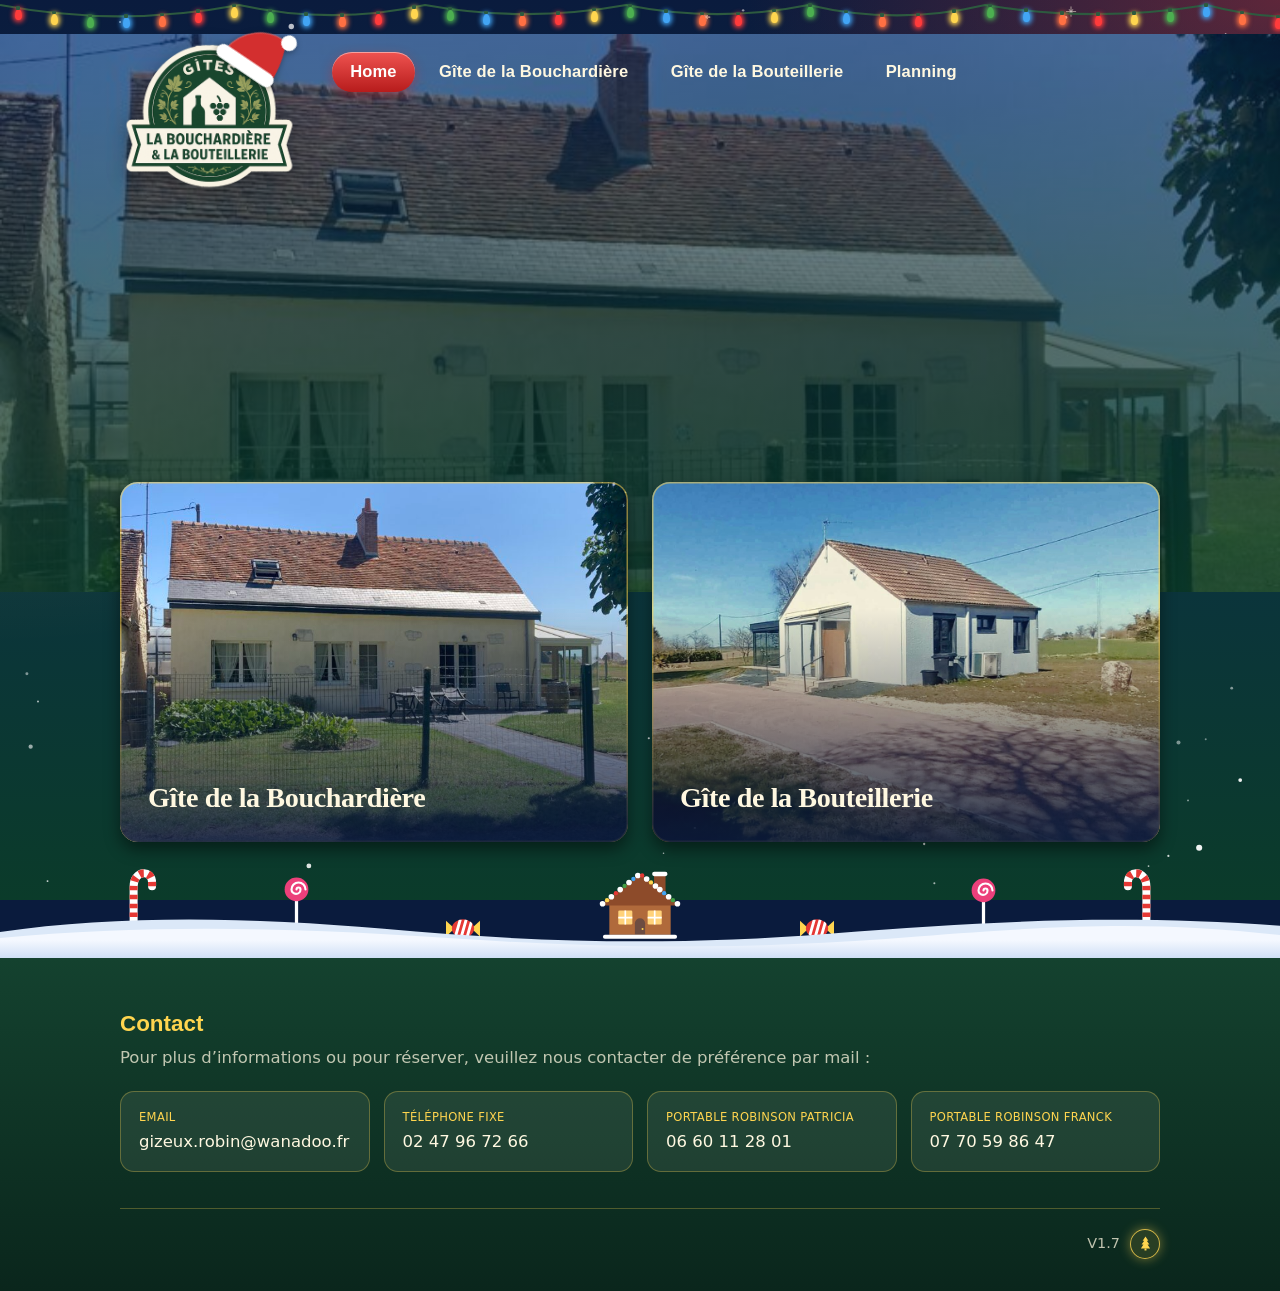
==== commit 6f83b7fd: "Noël: bonnet posé sur le badge, décor planté sur le relief de la neige, activation auto du 1er au 26" ====
--- a/index.html
+++ b/index.html
@@ -3,7 +3,7 @@
 <title>Gîte Robinson – Un gîte pour des vacances</title><meta name="description" content="Gîte Robinson – Un gîte pour des vacances">
 <link rel="preconnect" href="https://fonts.googleapis.com"><link rel="preconnect" href="https://fonts.gstatic.com" crossorigin>
 <link href="https://fonts.googleapis.com/css2?family=Barlow+Condensed:wght@600;700&family=Barlow:wght@400;500;600&display=swap" rel="stylesheet">
-<link rel="stylesheet" href="assets/style.css"><link rel="stylesheet" href="assets/noel.css"><script>try{if(localStorage.getItem("gite-theme")==="noel")document.documentElement.classList.add("noel")}catch(e){}</script></head><body class="home">
+<link rel="stylesheet" href="assets/style.css"><link rel="stylesheet" href="assets/noel.css"><script>!function(){var n=new Date,v;try{v=localStorage.getItem("gite-theme")}catch(e){}if(!v){var m=document.cookie.match(/(?:^|; )gite-theme=([^;]+)/);v=m&&m[1]}if(v==="noel"||(v!=="off-"+n.getFullYear()&&n.getMonth()==11&&n.getDate()<27))document.documentElement.classList.add("noel")}()</script></head><body class="home">
 <nav class="nav" aria-label="Navigation principale"><div class="wrap"><a class="brand" href="index.html" aria-label="Accueil"><img src="assets/logo-contour.png" alt="Gîtes La Bouchardière &amp; La Bouteillerie"></a><button class="burger" type="button" aria-label="Menu" aria-expanded="false" aria-controls="menu"><span></span><span></span><span></span></button><div class="links" id="menu"><a href="index.html" aria-current="page">Home</a><a href="bouchardiere.html">Gîte de la Bouchardière</a><a href="bouteillerie.html">Gîte de la Bouteillerie</a><a href="planning.html">Planning</a></div></div></nav>
 
 <header class="home-hero" role="img" aria-label="Gîte de la Bouchardière"></header>
@@ -18,4 +18,4 @@
 <li><small>Portable Robinson Patricia</small><a href="tel:0660112801">06 60 11 28 01</a></li>
 <li><small>Portable Robinson Franck</small><a href="tel:0770598647">07 70 59 86 47</a></li>
 </ul>
-<div class="legal"><span>V1.6</span><button class="noel-btn" type="button" aria-pressed="false" aria-label="Activer le thème de Noël" title="Activer le thème de Noël"><svg viewBox="0 0 24 24" fill="currentColor" aria-hidden="true"><path d="M12 2l4 6h-2.2l3.7 5.5h-2.6L18.5 19h-13l3.6-5.5H6.5L10.2 8H8z"/><rect x="10.6" y="19" width="2.8" height="3" rx=".5"/></svg></button></div></div></footer><script src="assets/main.js" defer></script><script src="assets/noel.js" defer></script></body></html>+<div class="legal"><span>V1.7</span><button class="noel-btn" type="button" aria-pressed="false" aria-label="Activer le thème de Noël" title="Activer le thème de Noël"><svg viewBox="0 0 24 24" fill="currentColor" aria-hidden="true"><path d="M12 2l4 6h-2.2l3.7 5.5h-2.6L18.5 19h-13l3.6-5.5H6.5L10.2 8H8z"/><rect x="10.6" y="19" width="2.8" height="3" rx=".5"/></svg></button></div></div></footer><script src="assets/main.js" defer></script><script src="assets/noel.js" defer></script></body></html>
--- a/assets/noel.css
+++ b/assets/noel.css
@@ -77,8 +77,10 @@
   html.noel .links a,html.noel body.home .links a{color:#fff8e1}
   html.noel .nav .brand{position:relative;left:0;top:0}
 }
-/* logo : bonnet de Père Noël */
-html.noel .nav .brand::after{content:"";position:absolute;top:-7%;right:-8%;width:46%;aspect-ratio:1;background:url(noel/hat.svg) center/contain no-repeat;transform:rotate(7deg);pointer-events:none;filter:drop-shadow(0 2px 3px rgba(0,0,0,.35))}
+/* logo : bonnet de Père Noël, posé sur le haut du badge (centre 49,9 % / 46 %, rayon 33,9 % de la largeur du logo),
+   le bord blanc suit la courbe du cercle à environ 38° à droite de la verticale */
+html.noel .nav .brand::after{content:"";position:absolute;left:49.8%;top:-20.3%;width:42%;aspect-ratio:1;background:url(noel/hat.svg) center/contain no-repeat;
+  transform-origin:48% 71.5%;transform:rotate(34deg);pointer-events:none;filter:drop-shadow(0 2px 3px rgba(0,0,0,.4))}
 
 /* ---------- Accueil ---------- */
 html.noel .home-hero{background:linear-gradient(rgba(10,27,61,.5),rgba(11,59,42,.82)),url(bouchardiere.jpg) center 40%/cover}
@@ -116,12 +118,9 @@
 html.noel .legal{border-top-color:rgba(255,213,79,.28);color:var(--muted)}
 html.noel footer::before{content:"";position:absolute;left:0;right:0;bottom:calc(100% - 3px);height:46px;z-index:3;pointer-events:none;
   background:url(noel/hills-front.svg) center bottom/100% 100% no-repeat,url(noel/hills-back.svg) center bottom/100% 100% no-repeat}
-.noel-decor{position:absolute;left:50%;bottom:calc(100% + 19px);transform:translateX(-50%);width:min(1080px,100%);padding:0 20px;box-sizing:border-box;
-  display:flex;justify-content:space-between;align-items:flex-end;z-index:2;pointer-events:none}
-.noel-decor img{display:block;height:auto}
-.noel-decor .cane{width:32px}.noel-decor .lol{width:25px}.noel-decor .bon{width:34px;margin-bottom:6px}.noel-decor .house{width:92px}
+.noel-decor{position:absolute;left:0;right:0;top:0;height:0;z-index:2;pointer-events:none}
+.noel-decor img{position:absolute;display:block;height:auto}
 .noel-decor .flip{transform:scaleX(-1)}
-@media(max-width:700px){.noel-decor{padding:0 12px}.noel-decor .cane{width:24px}.noel-decor .lol{width:19px}.noel-decor .house{width:68px}.noel-decor .hide-s{display:none}}
 
 /* place réservée au décor de confiserie au-dessus du pied de page */
 html.noel main.wrap{padding-bottom:124px}
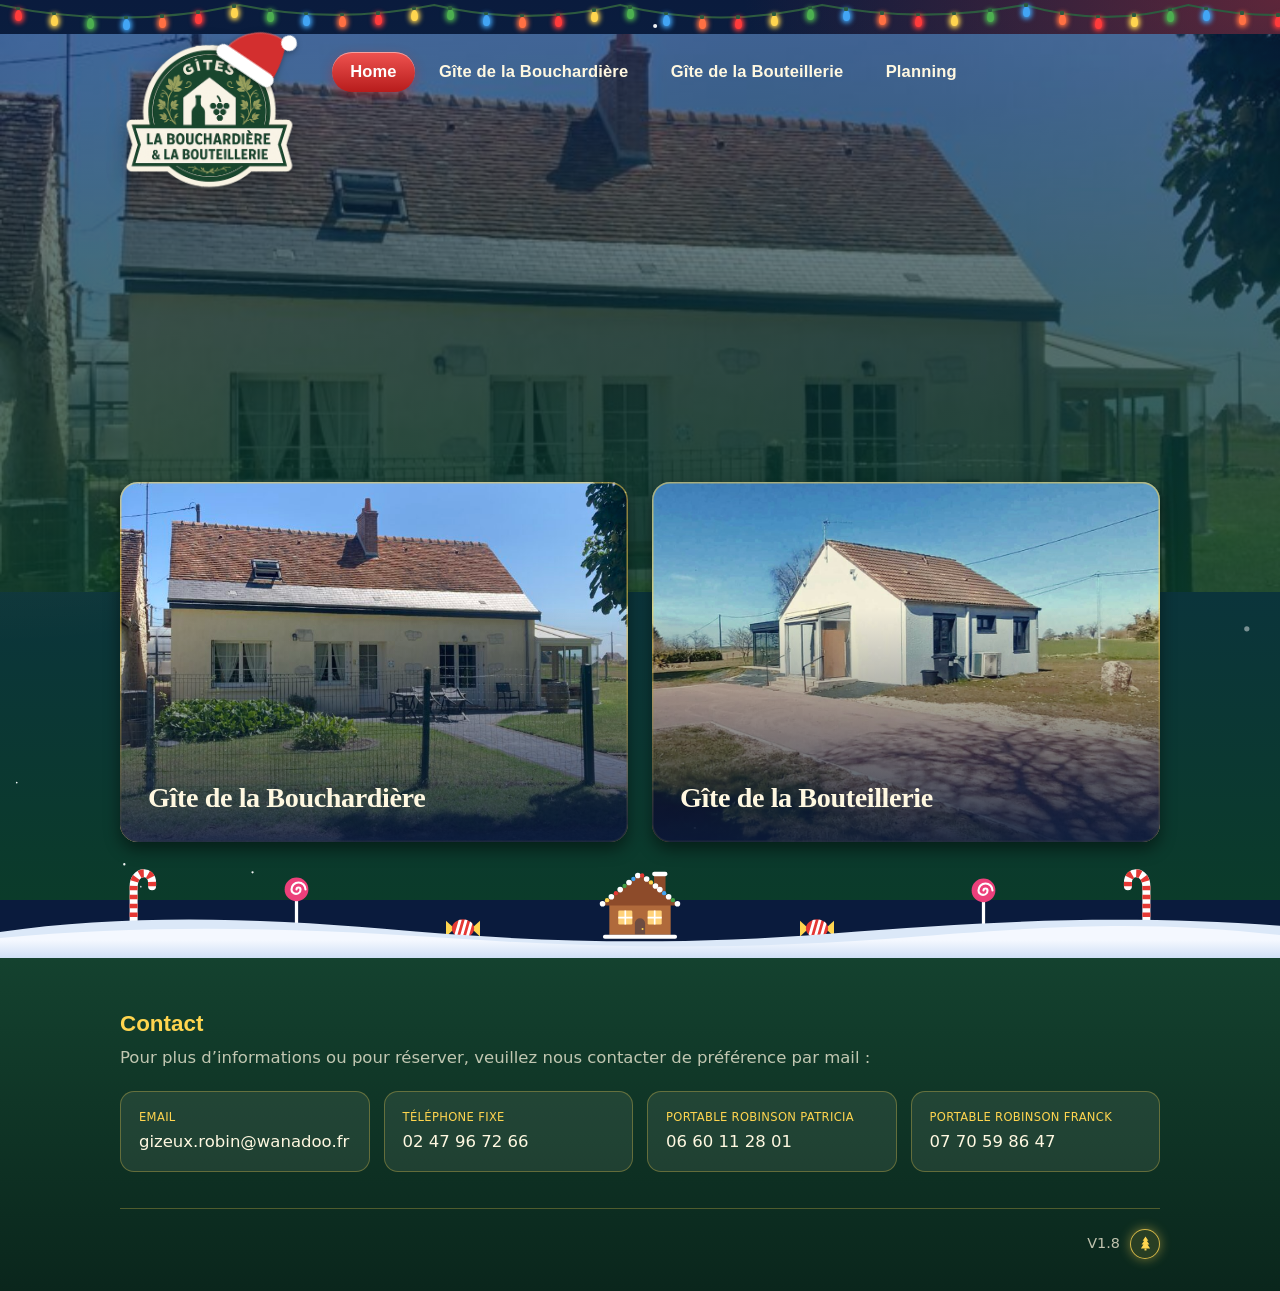
==== commit 1cf2e42b: "V1.8 : thème de Noël plus fluide (neige allégée, animations GPU, sans flou coûteux) Co-Authored-By: " ====
--- a/index.html
+++ b/index.html
@@ -18,4 +18,4 @@
 <li><small>Portable Robinson Patricia</small><a href="tel:0660112801">06 60 11 28 01</a></li>
 <li><small>Portable Robinson Franck</small><a href="tel:0770598647">07 70 59 86 47</a></li>
 </ul>
-<div class="legal"><span>V1.7</span><button class="noel-btn" type="button" aria-pressed="false" aria-label="Activer le thème de Noël" title="Activer le thème de Noël"><svg viewBox="0 0 24 24" fill="currentColor" aria-hidden="true"><path d="M12 2l4 6h-2.2l3.7 5.5h-2.6L18.5 19h-13l3.6-5.5H6.5L10.2 8H8z"/><rect x="10.6" y="19" width="2.8" height="3" rx=".5"/></svg></button></div></div></footer><script src="assets/main.js" defer></script><script src="assets/noel.js" defer></script></body></html>+<div class="legal"><span>V1.8</span><button class="noel-btn" type="button" aria-pressed="false" aria-label="Activer le thème de Noël" title="Activer le thème de Noël"><svg viewBox="0 0 24 24" fill="currentColor" aria-hidden="true"><path d="M12 2l4 6h-2.2l3.7 5.5h-2.6L18.5 19h-13l3.6-5.5H6.5L10.2 8H8z"/><rect x="10.6" y="19" width="2.8" height="3" rx=".5"/></svg></button></div></div></footer><script src="assets/main.js" defer></script><script src="assets/noel.js" defer></script></body></html>
--- a/assets/noel.css
+++ b/assets/noel.css
@@ -34,15 +34,15 @@
    radial-gradient(ellipse 55% 45% at 0 40%,rgba(255,213,79,.12),transparent 70%),
    linear-gradient(180deg,#0a1b3d 0%,#0b3144 48%,#0b3b2a 100%)}
 .noel-snow{position:fixed;inset:0;width:100vw;height:100vh;z-index:-1;pointer-events:none}
-.noel-sleigh{position:fixed;left:0;z-index:-1;pointer-events:none;filter:blur(1.3px);opacity:0;will-change:transform}
+.noel-sleigh{position:fixed;left:0;z-index:-1;pointer-events:none;opacity:0;will-change:transform,opacity}
 
 /* ---------- Guirlande (en haut de page) ---------- */
-.noel-garland{position:absolute;top:0;left:0;right:0;height:34px;z-index:30;pointer-events:none;overflow:hidden}
+.noel-garland{contain:strict;position:absolute;top:0;left:0;right:0;height:34px;z-index:30;pointer-events:none;overflow:hidden}
 .noel-garland svg{position:absolute;inset:0}
 .noel-garland .b{position:absolute;width:7px;height:11px;margin-left:-3.5px;border-radius:50% 50% 45% 45%/60% 60% 40% 40%;background:var(--c);
-  box-shadow:0 0 5px 2px var(--c);animation:noel-tw 1.9s ease-in-out infinite}
+  box-shadow:0 0 5px 2px var(--c);animation:noel-tw 1.9s ease-in-out infinite;will-change:opacity}
 .noel-garland .b::before{content:"";position:absolute;left:1.5px;top:-3px;width:4px;height:3.5px;border-radius:1px;background:#2d5a3f}
-@keyframes noel-tw{0%,100%{opacity:1;box-shadow:0 0 5px 2px var(--c)}50%{opacity:.55;box-shadow:0 0 1px 0 var(--c)}}
+@keyframes noel-tw{0%,100%{opacity:1}50%{opacity:.5}}
 html.noel-still .noel-garland .b{animation:none;opacity:.9}
 
 /* ---------- Typographie : Playfair (titres) + Inter (texte) ---------- */
@@ -55,8 +55,8 @@
 html.noel footer h3{font-family:'Inter',sans-serif;font-weight:600;letter-spacing:0;color:#ffd54f;font-size:1.4rem}
 
 /* ---------- Barre de navigation : dégradé sapin, liseré or ---------- */
-html.noel .nav,html.noel body.home .nav.scrolled{background:linear-gradient(180deg,rgba(20,66,48,.78),rgba(10,38,28,.82));
-  border-bottom:1px solid rgba(255,213,79,.4);backdrop-filter:blur(14px)}
+html.noel .nav,html.noel body.home .nav.scrolled{background:linear-gradient(180deg,rgba(20,66,48,.94),rgba(10,38,28,.96));
+  border-bottom:1px solid rgba(255,213,79,.4);backdrop-filter:none}
 html.noel .links a{color:var(--muted);font-family:'Inter',sans-serif;font-weight:600;text-transform:none;letter-spacing:.01em}
 html.noel .links a:hover{color:#fff;background:rgba(255,248,225,.12)}
 html.noel .nav a[aria-current=page],html.noel body.home .nav a[aria-current=page],html.noel body.home .nav.scrolled .links a[aria-current=page]{
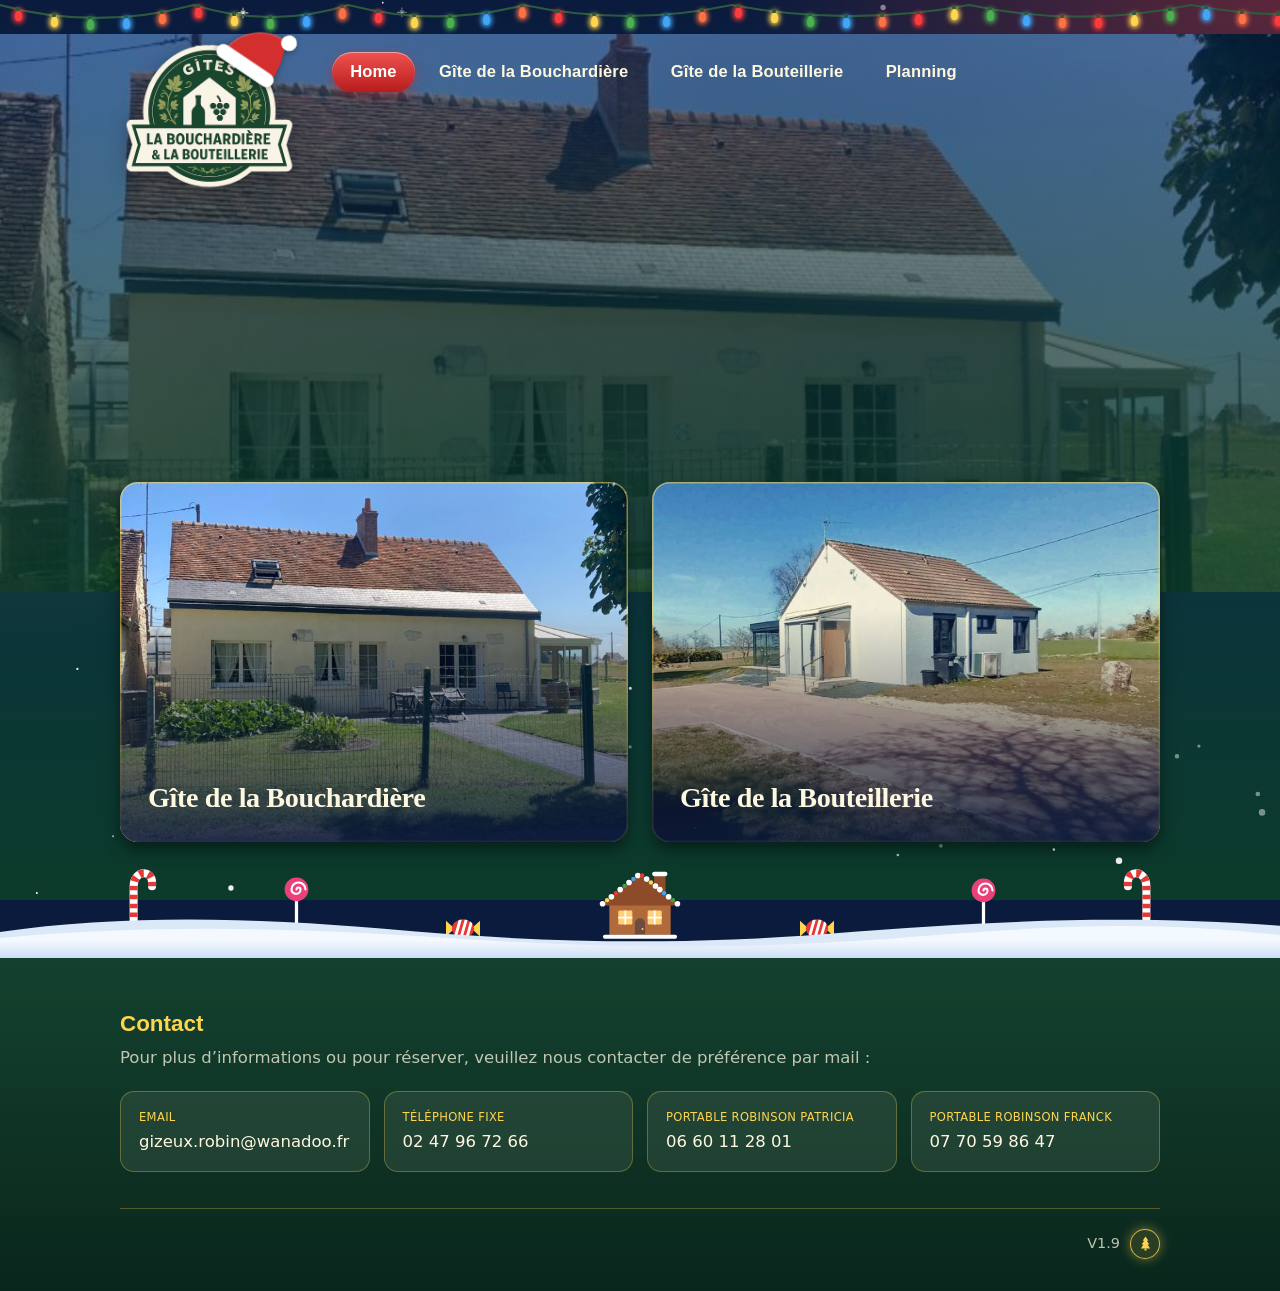
==== commit 742219f7: "V1.9 : plannings adaptés à la largeur du téléphone Co-Authored-By: Claude Sonnet 5.5 <noreply@anthro" ====
--- a/index.html
+++ b/index.html
@@ -18,4 +18,4 @@
 <li><small>Portable Robinson Patricia</small><a href="tel:0660112801">06 60 11 28 01</a></li>
 <li><small>Portable Robinson Franck</small><a href="tel:0770598647">07 70 59 86 47</a></li>
 </ul>
-<div class="legal"><span>V1.8</span><button class="noel-btn" type="button" aria-pressed="false" aria-label="Activer le thème de Noël" title="Activer le thème de Noël"><svg viewBox="0 0 24 24" fill="currentColor" aria-hidden="true"><path d="M12 2l4 6h-2.2l3.7 5.5h-2.6L18.5 19h-13l3.6-5.5H6.5L10.2 8H8z"/><rect x="10.6" y="19" width="2.8" height="3" rx=".5"/></svg></button></div></div></footer><script src="assets/main.js" defer></script><script src="assets/noel.js" defer></script></body></html>+<div class="legal"><span>V1.9</span><button class="noel-btn" type="button" aria-pressed="false" aria-label="Activer le thème de Noël" title="Activer le thème de Noël"><svg viewBox="0 0 24 24" fill="currentColor" aria-hidden="true"><path d="M12 2l4 6h-2.2l3.7 5.5h-2.6L18.5 19h-13l3.6-5.5H6.5L10.2 8H8z"/><rect x="10.6" y="19" width="2.8" height="3" rx=".5"/></svg></button></div></div></footer><script src="assets/main.js" defer></script><script src="assets/noel.js" defer></script></body></html>
--- a/assets/style.css
+++ b/assets/style.css
@@ -221,3 +221,8 @@
 }
 /* Tablette / téléphone : le menu déroulant grandit un peu aussi */
 @media(max-width:1100px){.links a,.links a:first-child{font-size:clamp(17px,1.6vw + 7px,22px)}}
+
+/* Calendriers externes réduits à la largeur de l'écran (voir main.js) */
+.plan .fit{margin:0 auto;overflow:hidden}
+.plan .fit iframe{max-width:none;margin:0;transform-origin:0 0}
+@media(max-width:700px){.plan{overflow-x:hidden;padding:8px}}
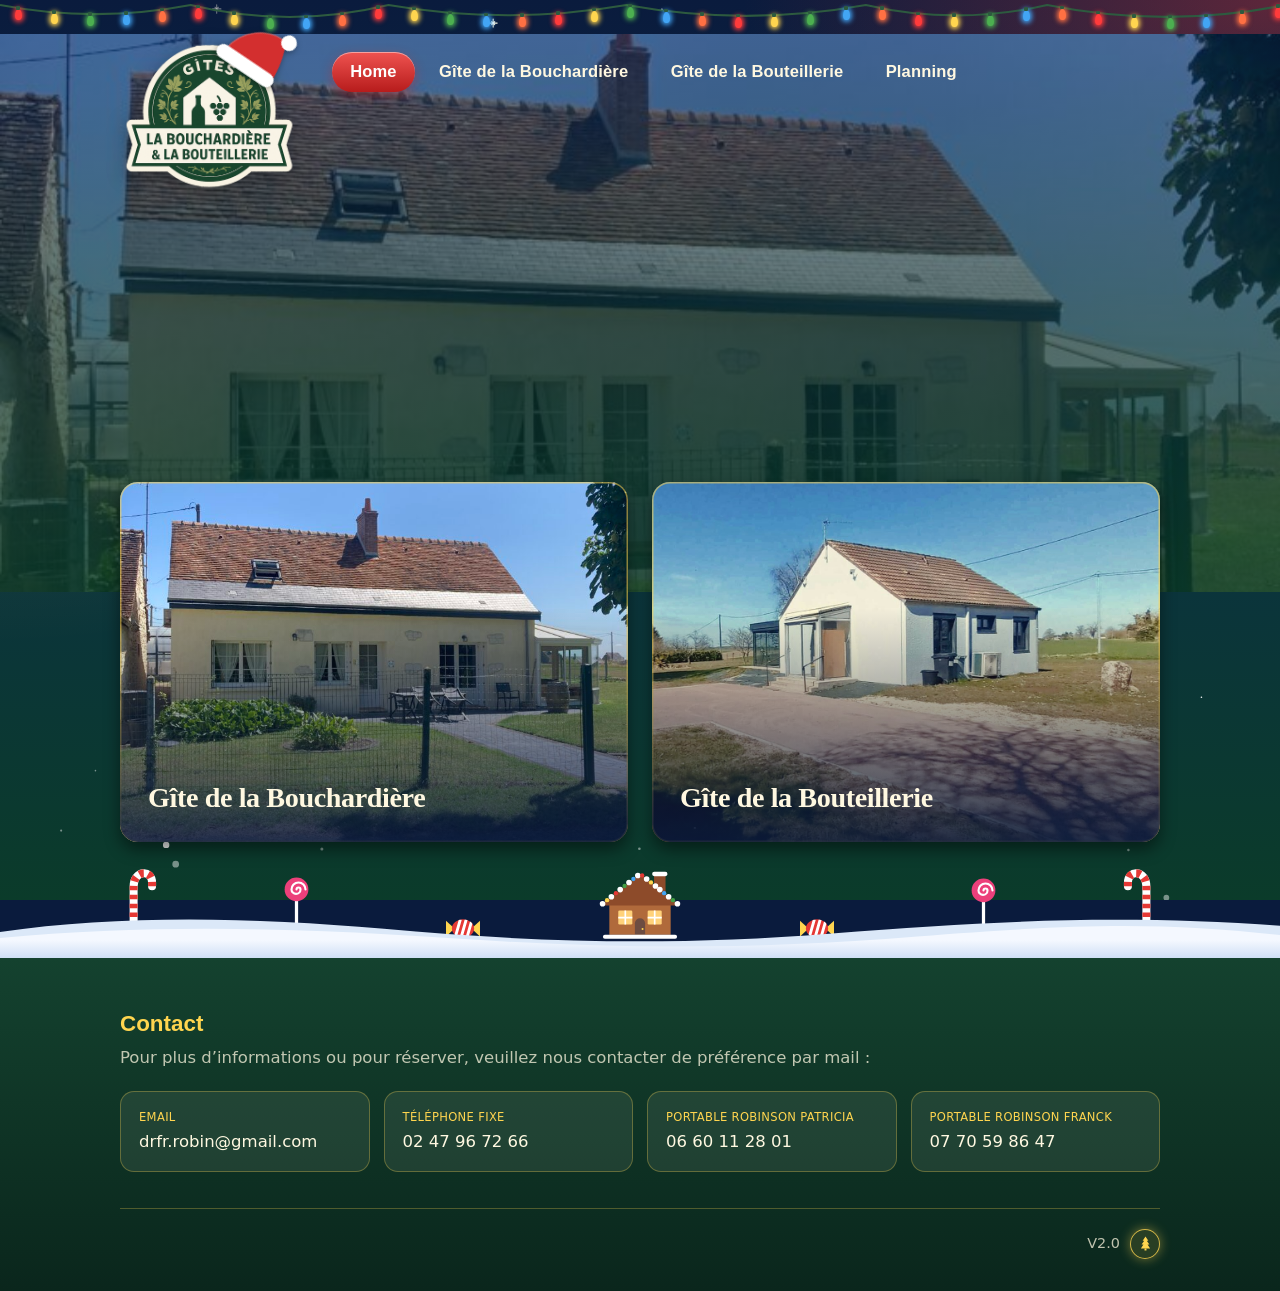
==== commit a245b257: "V2.0 : nouvelle adresse e-mail de contact Co-Authored-By: Claude Sonnet 5.5 <noreply@anthropic.com> " ====
--- a/index.html
+++ b/index.html
@@ -13,9 +13,9 @@
 </div></main><footer><div class="wrap"><h3>Contact</h3>
 <p>Pour plus d’informations ou pour réserver, veuillez nous contacter de préférence par mail :</p>
 <ul class="contact">
-<li><small>Email</small><a href="mailto:gizeux.robin@wanadoo.fr">gizeux.robin@wanadoo.fr</a></li>
+<li><small>Email</small><a href="mailto:drfr.robin@gmail.com">drfr.robin@gmail.com</a></li>
 <li><small>Téléphone fixe</small><a href="tel:0247967266">02 47 96 72 66</a></li>
 <li><small>Portable Robinson Patricia</small><a href="tel:0660112801">06 60 11 28 01</a></li>
 <li><small>Portable Robinson Franck</small><a href="tel:0770598647">07 70 59 86 47</a></li>
 </ul>
-<div class="legal"><span>V1.9</span><button class="noel-btn" type="button" aria-pressed="false" aria-label="Activer le thème de Noël" title="Activer le thème de Noël"><svg viewBox="0 0 24 24" fill="currentColor" aria-hidden="true"><path d="M12 2l4 6h-2.2l3.7 5.5h-2.6L18.5 19h-13l3.6-5.5H6.5L10.2 8H8z"/><rect x="10.6" y="19" width="2.8" height="3" rx=".5"/></svg></button></div></div></footer><script src="assets/main.js" defer></script><script src="assets/noel.js" defer></script></body></html>+<div class="legal"><span>V2.0</span><button class="noel-btn" type="button" aria-pressed="false" aria-label="Activer le thème de Noël" title="Activer le thème de Noël"><svg viewBox="0 0 24 24" fill="currentColor" aria-hidden="true"><path d="M12 2l4 6h-2.2l3.7 5.5h-2.6L18.5 19h-13l3.6-5.5H6.5L10.2 8H8z"/><rect x="10.6" y="19" width="2.8" height="3" rx=".5"/></svg></button></div></div></footer><script src="assets/main.js" defer></script><script src="assets/noel.js" defer></script></body></html>
